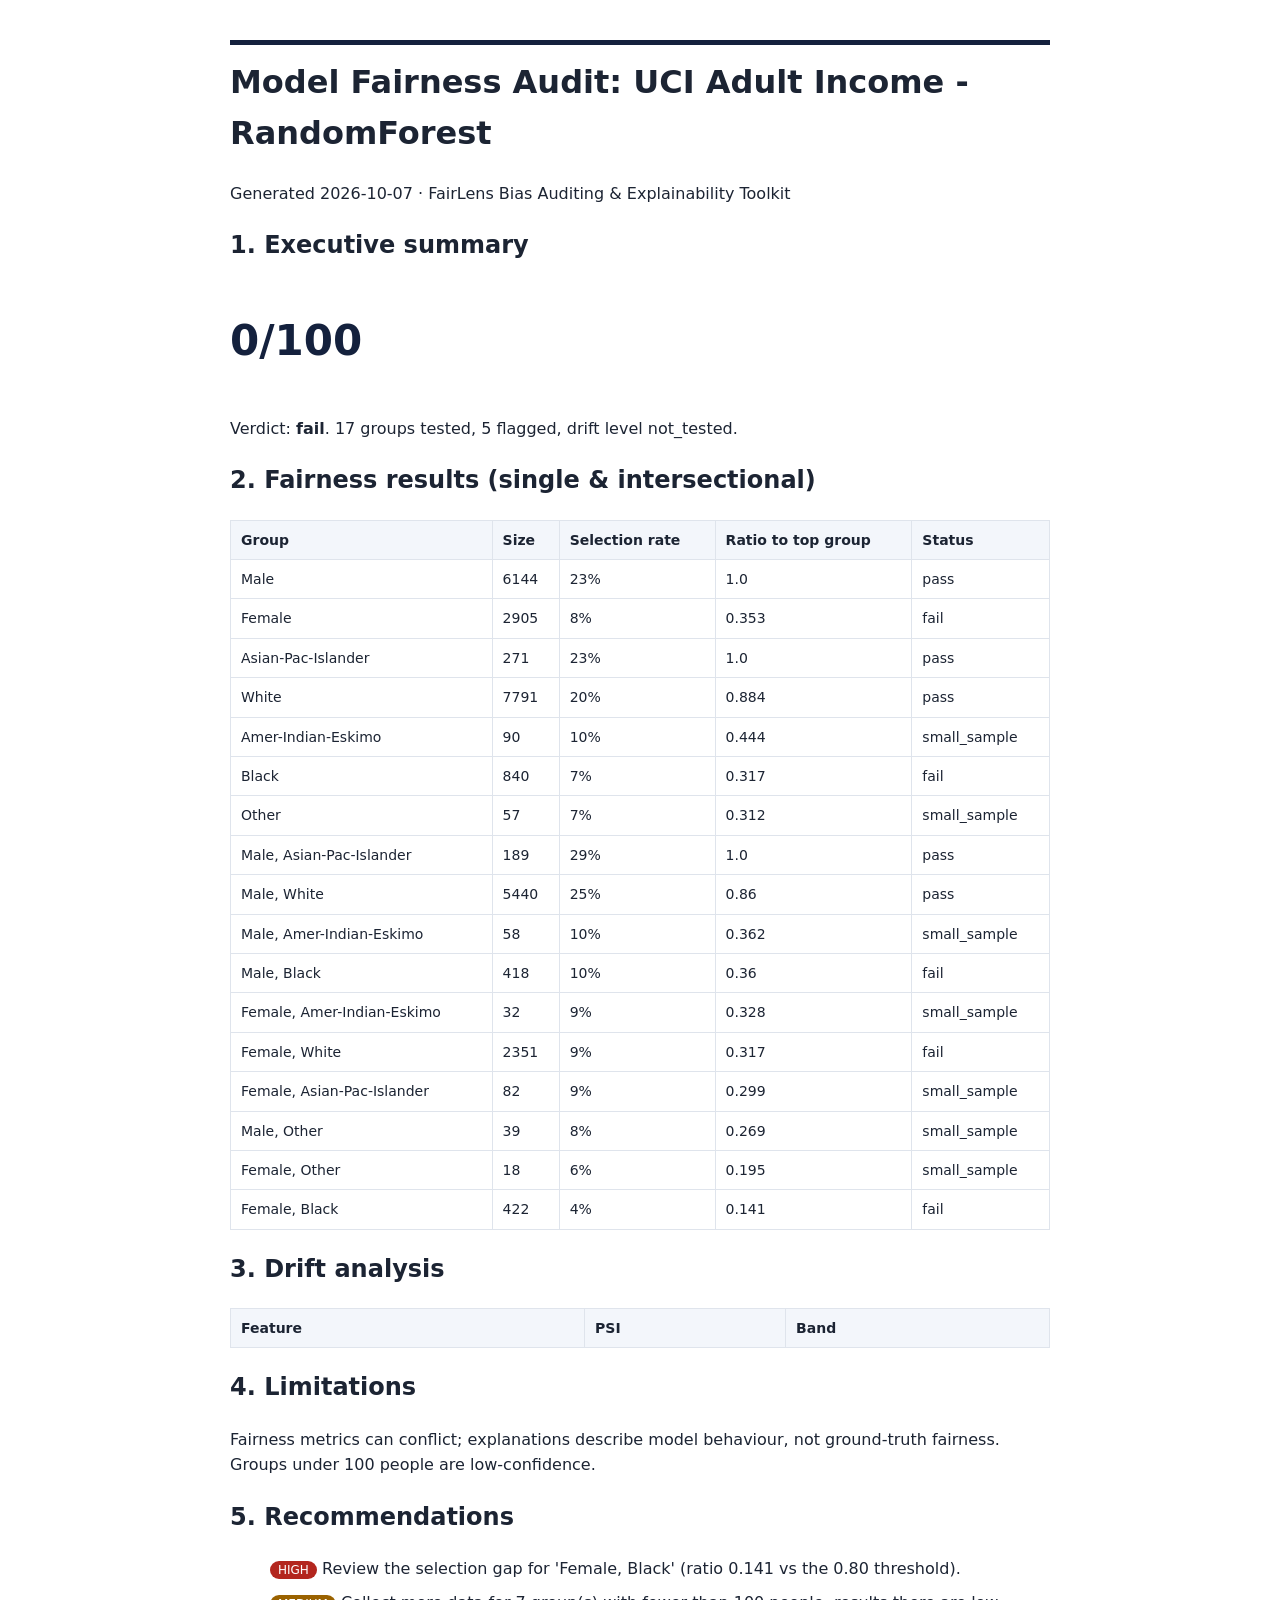
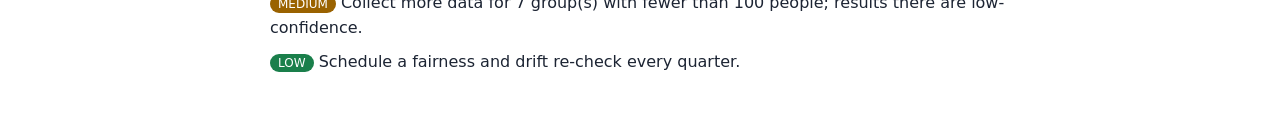
==== demo/adult_income_report.html @ 7bd5ad3d "Add FairLens audit engine, FastAPI server, and interactive front end - engine/: fairness (single + i" ====
<!DOCTYPE html><html><head><meta charset="utf-8">
<title>Fairness Audit: UCI Adult Income - RandomForest</title>
<style>
 body{font-family:system-ui,sans-serif;max-width:820px;margin:40px auto;color:#1c2433;line-height:1.6}
 h1{border-top:5px solid #14213d;padding-top:12px}
 table{border-collapse:collapse;width:100%;margin:12px 0}
 th,td{border:1px solid #dfe4ec;padding:8px 10px;text-align:left;font-size:14px}
 th{background:#f3f6fb} li{margin:8px 0;list-style:none}
 .score{font-size:42px;font-weight:700;color:#14213d}
</style></head><body>
<h1>Model Fairness Audit: UCI Adult Income - RandomForest</h1>
<p>Generated 2026-10-07 &middot; FairLens Bias Auditing &amp; Explainability Toolkit</p>
<h2>1. Executive summary</h2>
<p class="score">0/100</p>
<p>Verdict: <strong>fail</strong>.
17 groups tested, 5 flagged,
drift level not_tested.</p>
<h2>2. Fairness results (single &amp; intersectional)</h2>
<table><thead><tr><th>Group</th><th>Size</th><th>Selection rate</th>
<th>Ratio to top group</th><th>Status</th></tr></thead><tbody><tr><td>Male</td><td>6144</td><td>23%</td><td>1.0</td><td>pass</td></tr><tr><td>Female</td><td>2905</td><td>8%</td><td>0.353</td><td>fail</td></tr><tr><td>Asian-Pac-Islander</td><td>271</td><td>23%</td><td>1.0</td><td>pass</td></tr><tr><td>White</td><td>7791</td><td>20%</td><td>0.884</td><td>pass</td></tr><tr><td>Amer-Indian-Eskimo</td><td>90</td><td>10%</td><td>0.444</td><td>small_sample</td></tr><tr><td>Black</td><td>840</td><td>7%</td><td>0.317</td><td>fail</td></tr><tr><td>Other</td><td>57</td><td>7%</td><td>0.312</td><td>small_sample</td></tr><tr><td>Male, Asian-Pac-Islander</td><td>189</td><td>29%</td><td>1.0</td><td>pass</td></tr><tr><td>Male, White</td><td>5440</td><td>25%</td><td>0.86</td><td>pass</td></tr><tr><td>Male, Amer-Indian-Eskimo</td><td>58</td><td>10%</td><td>0.362</td><td>small_sample</td></tr><tr><td>Male, Black</td><td>418</td><td>10%</td><td>0.36</td><td>fail</td></tr><tr><td>Female, Amer-Indian-Eskimo</td><td>32</td><td>9%</td><td>0.328</td><td>small_sample</td></tr><tr><td>Female, White</td><td>2351</td><td>9%</td><td>0.317</td><td>fail</td></tr><tr><td>Female, Asian-Pac-Islander</td><td>82</td><td>9%</td><td>0.299</td><td>small_sample</td></tr><tr><td>Male, Other</td><td>39</td><td>8%</td><td>0.269</td><td>small_sample</td></tr><tr><td>Female, Other</td><td>18</td><td>6%</td><td>0.195</td><td>small_sample</td></tr><tr><td>Female, Black</td><td>422</td><td>4%</td><td>0.141</td><td>fail</td></tr></tbody></table>
<h2>3. Drift analysis</h2>
<table><thead><tr><th>Feature</th><th>PSI</th><th>Band</th></tr></thead>
<tbody></tbody></table>
<h2>4. Limitations</h2>
<p>Fairness metrics can conflict; explanations describe model behaviour, not
ground-truth fairness. Groups under 100 people are low-confidence.</p>
<h2>5. Recommendations</h2>
<ul><li><span style="background:#b3261e;color:#fff;padding:2px 8px;border-radius:999px;font-size:12px">HIGH</span> Review the selection gap for 'Female, Black' (ratio 0.141 vs the 0.80 threshold).</li><li><span style="background:#9a6200;color:#fff;padding:2px 8px;border-radius:999px;font-size:12px">MEDIUM</span> Collect more data for 7 group(s) with fewer than 100 people; results there are low-confidence.</li><li><span style="background:#1a7f4b;color:#fff;padding:2px 8px;border-radius:999px;font-size:12px">LOW</span> Schedule a fairness and drift re-check every quarter.</li></ul>
</body></html>
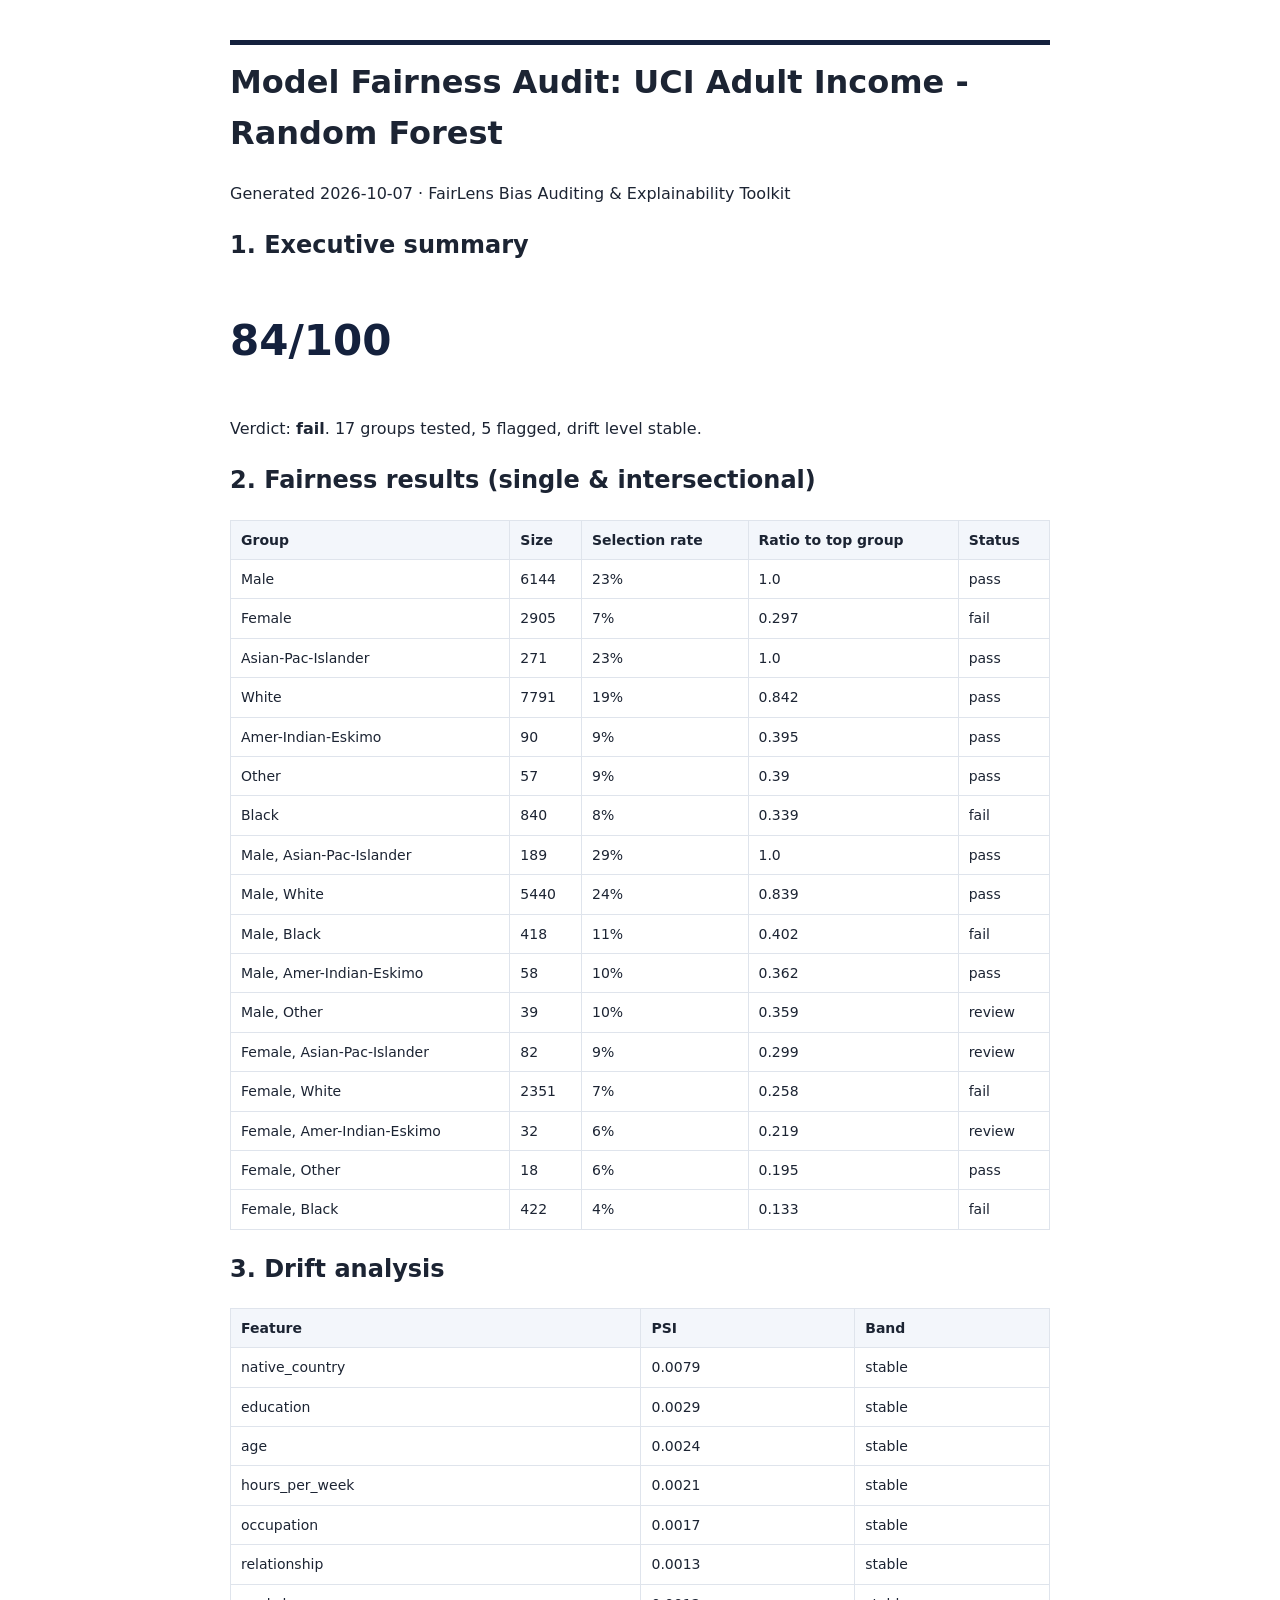
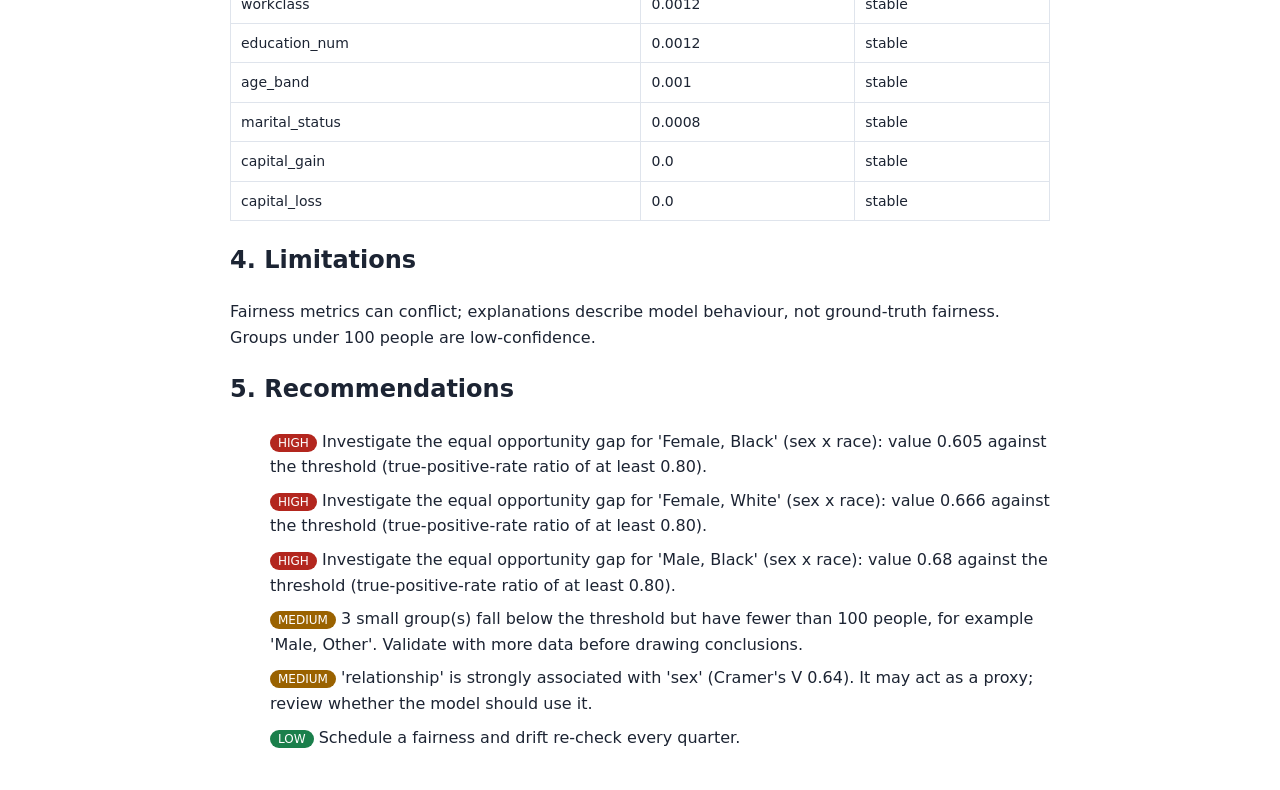
==== commit b3c19f36: "Support model uploads and separate predictions files; rebuild demos - New engine/model_loader.py: lo" ====
--- a/demo/adult_income_report.html
+++ b/demo/adult_income_report.html
@@ -1,5 +1,5 @@
 <!DOCTYPE html><html><head><meta charset="utf-8">
-<title>Fairness Audit: UCI Adult Income - RandomForest</title>
+<title>Fairness Audit: UCI Adult Income - Random Forest</title>
 <style>
  body{font-family:system-ui,sans-serif;max-width:820px;margin:40px auto;color:#1c2433;line-height:1.6}
  h1{border-top:5px solid #14213d;padding-top:12px}
@@ -8,22 +8,22 @@
  th{background:#f3f6fb} li{margin:8px 0;list-style:none}
  .score{font-size:42px;font-weight:700;color:#14213d}
 </style></head><body>
-<h1>Model Fairness Audit: UCI Adult Income - RandomForest</h1>
+<h1>Model Fairness Audit: UCI Adult Income - Random Forest</h1>
 <p>Generated 2026-10-07 &middot; FairLens Bias Auditing &amp; Explainability Toolkit</p>
 <h2>1. Executive summary</h2>
-<p class="score">0/100</p>
+<p class="score">84/100</p>
 <p>Verdict: <strong>fail</strong>.
 17 groups tested, 5 flagged,
-drift level not_tested.</p>
+drift level stable.</p>
 <h2>2. Fairness results (single &amp; intersectional)</h2>
 <table><thead><tr><th>Group</th><th>Size</th><th>Selection rate</th>
-<th>Ratio to top group</th><th>Status</th></tr></thead><tbody><tr><td>Male</td><td>6144</td><td>23%</td><td>1.0</td><td>pass</td></tr><tr><td>Female</td><td>2905</td><td>8%</td><td>0.353</td><td>fail</td></tr><tr><td>Asian-Pac-Islander</td><td>271</td><td>23%</td><td>1.0</td><td>pass</td></tr><tr><td>White</td><td>7791</td><td>20%</td><td>0.884</td><td>pass</td></tr><tr><td>Amer-Indian-Eskimo</td><td>90</td><td>10%</td><td>0.444</td><td>small_sample</td></tr><tr><td>Black</td><td>840</td><td>7%</td><td>0.317</td><td>fail</td></tr><tr><td>Other</td><td>57</td><td>7%</td><td>0.312</td><td>small_sample</td></tr><tr><td>Male, Asian-Pac-Islander</td><td>189</td><td>29%</td><td>1.0</td><td>pass</td></tr><tr><td>Male, White</td><td>5440</td><td>25%</td><td>0.86</td><td>pass</td></tr><tr><td>Male, Amer-Indian-Eskimo</td><td>58</td><td>10%</td><td>0.362</td><td>small_sample</td></tr><tr><td>Male, Black</td><td>418</td><td>10%</td><td>0.36</td><td>fail</td></tr><tr><td>Female, Amer-Indian-Eskimo</td><td>32</td><td>9%</td><td>0.328</td><td>small_sample</td></tr><tr><td>Female, White</td><td>2351</td><td>9%</td><td>0.317</td><td>fail</td></tr><tr><td>Female, Asian-Pac-Islander</td><td>82</td><td>9%</td><td>0.299</td><td>small_sample</td></tr><tr><td>Male, Other</td><td>39</td><td>8%</td><td>0.269</td><td>small_sample</td></tr><tr><td>Female, Other</td><td>18</td><td>6%</td><td>0.195</td><td>small_sample</td></tr><tr><td>Female, Black</td><td>422</td><td>4%</td><td>0.141</td><td>fail</td></tr></tbody></table>
+<th>Ratio to top group</th><th>Status</th></tr></thead><tbody><tr><td>Male</td><td>6144</td><td>23%</td><td>1.0</td><td>pass</td></tr><tr><td>Female</td><td>2905</td><td>7%</td><td>0.297</td><td>fail</td></tr><tr><td>Asian-Pac-Islander</td><td>271</td><td>23%</td><td>1.0</td><td>pass</td></tr><tr><td>White</td><td>7791</td><td>19%</td><td>0.842</td><td>pass</td></tr><tr><td>Amer-Indian-Eskimo</td><td>90</td><td>9%</td><td>0.395</td><td>pass</td></tr><tr><td>Other</td><td>57</td><td>9%</td><td>0.39</td><td>pass</td></tr><tr><td>Black</td><td>840</td><td>8%</td><td>0.339</td><td>fail</td></tr><tr><td>Male, Asian-Pac-Islander</td><td>189</td><td>29%</td><td>1.0</td><td>pass</td></tr><tr><td>Male, White</td><td>5440</td><td>24%</td><td>0.839</td><td>pass</td></tr><tr><td>Male, Black</td><td>418</td><td>11%</td><td>0.402</td><td>fail</td></tr><tr><td>Male, Amer-Indian-Eskimo</td><td>58</td><td>10%</td><td>0.362</td><td>pass</td></tr><tr><td>Male, Other</td><td>39</td><td>10%</td><td>0.359</td><td>review</td></tr><tr><td>Female, Asian-Pac-Islander</td><td>82</td><td>9%</td><td>0.299</td><td>review</td></tr><tr><td>Female, White</td><td>2351</td><td>7%</td><td>0.258</td><td>fail</td></tr><tr><td>Female, Amer-Indian-Eskimo</td><td>32</td><td>6%</td><td>0.219</td><td>review</td></tr><tr><td>Female, Other</td><td>18</td><td>6%</td><td>0.195</td><td>pass</td></tr><tr><td>Female, Black</td><td>422</td><td>4%</td><td>0.133</td><td>fail</td></tr></tbody></table>
 <h2>3. Drift analysis</h2>
 <table><thead><tr><th>Feature</th><th>PSI</th><th>Band</th></tr></thead>
-<tbody></tbody></table>
+<tbody><tr><td>native_country</td><td>0.0079</td><td>stable</td></tr><tr><td>education</td><td>0.0029</td><td>stable</td></tr><tr><td>age</td><td>0.0024</td><td>stable</td></tr><tr><td>hours_per_week</td><td>0.0021</td><td>stable</td></tr><tr><td>occupation</td><td>0.0017</td><td>stable</td></tr><tr><td>relationship</td><td>0.0013</td><td>stable</td></tr><tr><td>workclass</td><td>0.0012</td><td>stable</td></tr><tr><td>education_num</td><td>0.0012</td><td>stable</td></tr><tr><td>age_band</td><td>0.001</td><td>stable</td></tr><tr><td>marital_status</td><td>0.0008</td><td>stable</td></tr><tr><td>capital_gain</td><td>0.0</td><td>stable</td></tr><tr><td>capital_loss</td><td>0.0</td><td>stable</td></tr></tbody></table>
 <h2>4. Limitations</h2>
 <p>Fairness metrics can conflict; explanations describe model behaviour, not
 ground-truth fairness. Groups under 100 people are low-confidence.</p>
 <h2>5. Recommendations</h2>
-<ul><li><span style="background:#b3261e;color:#fff;padding:2px 8px;border-radius:999px;font-size:12px">HIGH</span> Review the selection gap for 'Female, Black' (ratio 0.141 vs the 0.80 threshold).</li><li><span style="background:#9a6200;color:#fff;padding:2px 8px;border-radius:999px;font-size:12px">MEDIUM</span> Collect more data for 7 group(s) with fewer than 100 people; results there are low-confidence.</li><li><span style="background:#1a7f4b;color:#fff;padding:2px 8px;border-radius:999px;font-size:12px">LOW</span> Schedule a fairness and drift re-check every quarter.</li></ul>
+<ul><li><span style="background:#b3261e;color:#fff;padding:2px 8px;border-radius:999px;font-size:12px">HIGH</span> Investigate the equal opportunity gap for 'Female, Black' (sex x race): value 0.605 against the threshold (true-positive-rate ratio of at least 0.80).</li><li><span style="background:#b3261e;color:#fff;padding:2px 8px;border-radius:999px;font-size:12px">HIGH</span> Investigate the equal opportunity gap for 'Female, White' (sex x race): value 0.666 against the threshold (true-positive-rate ratio of at least 0.80).</li><li><span style="background:#b3261e;color:#fff;padding:2px 8px;border-radius:999px;font-size:12px">HIGH</span> Investigate the equal opportunity gap for 'Male, Black' (sex x race): value 0.68 against the threshold (true-positive-rate ratio of at least 0.80).</li><li><span style="background:#9a6200;color:#fff;padding:2px 8px;border-radius:999px;font-size:12px">MEDIUM</span> 3 small group(s) fall below the threshold but have fewer than 100 people, for example 'Male, Other'. Validate with more data before drawing conclusions.</li><li><span style="background:#9a6200;color:#fff;padding:2px 8px;border-radius:999px;font-size:12px">MEDIUM</span> 'relationship' is strongly associated with 'sex' (Cramer's V 0.64). It may act as a proxy; review whether the model should use it.</li><li><span style="background:#1a7f4b;color:#fff;padding:2px 8px;border-radius:999px;font-size:12px">LOW</span> Schedule a fairness and drift re-check every quarter.</li></ul>
 </body></html>
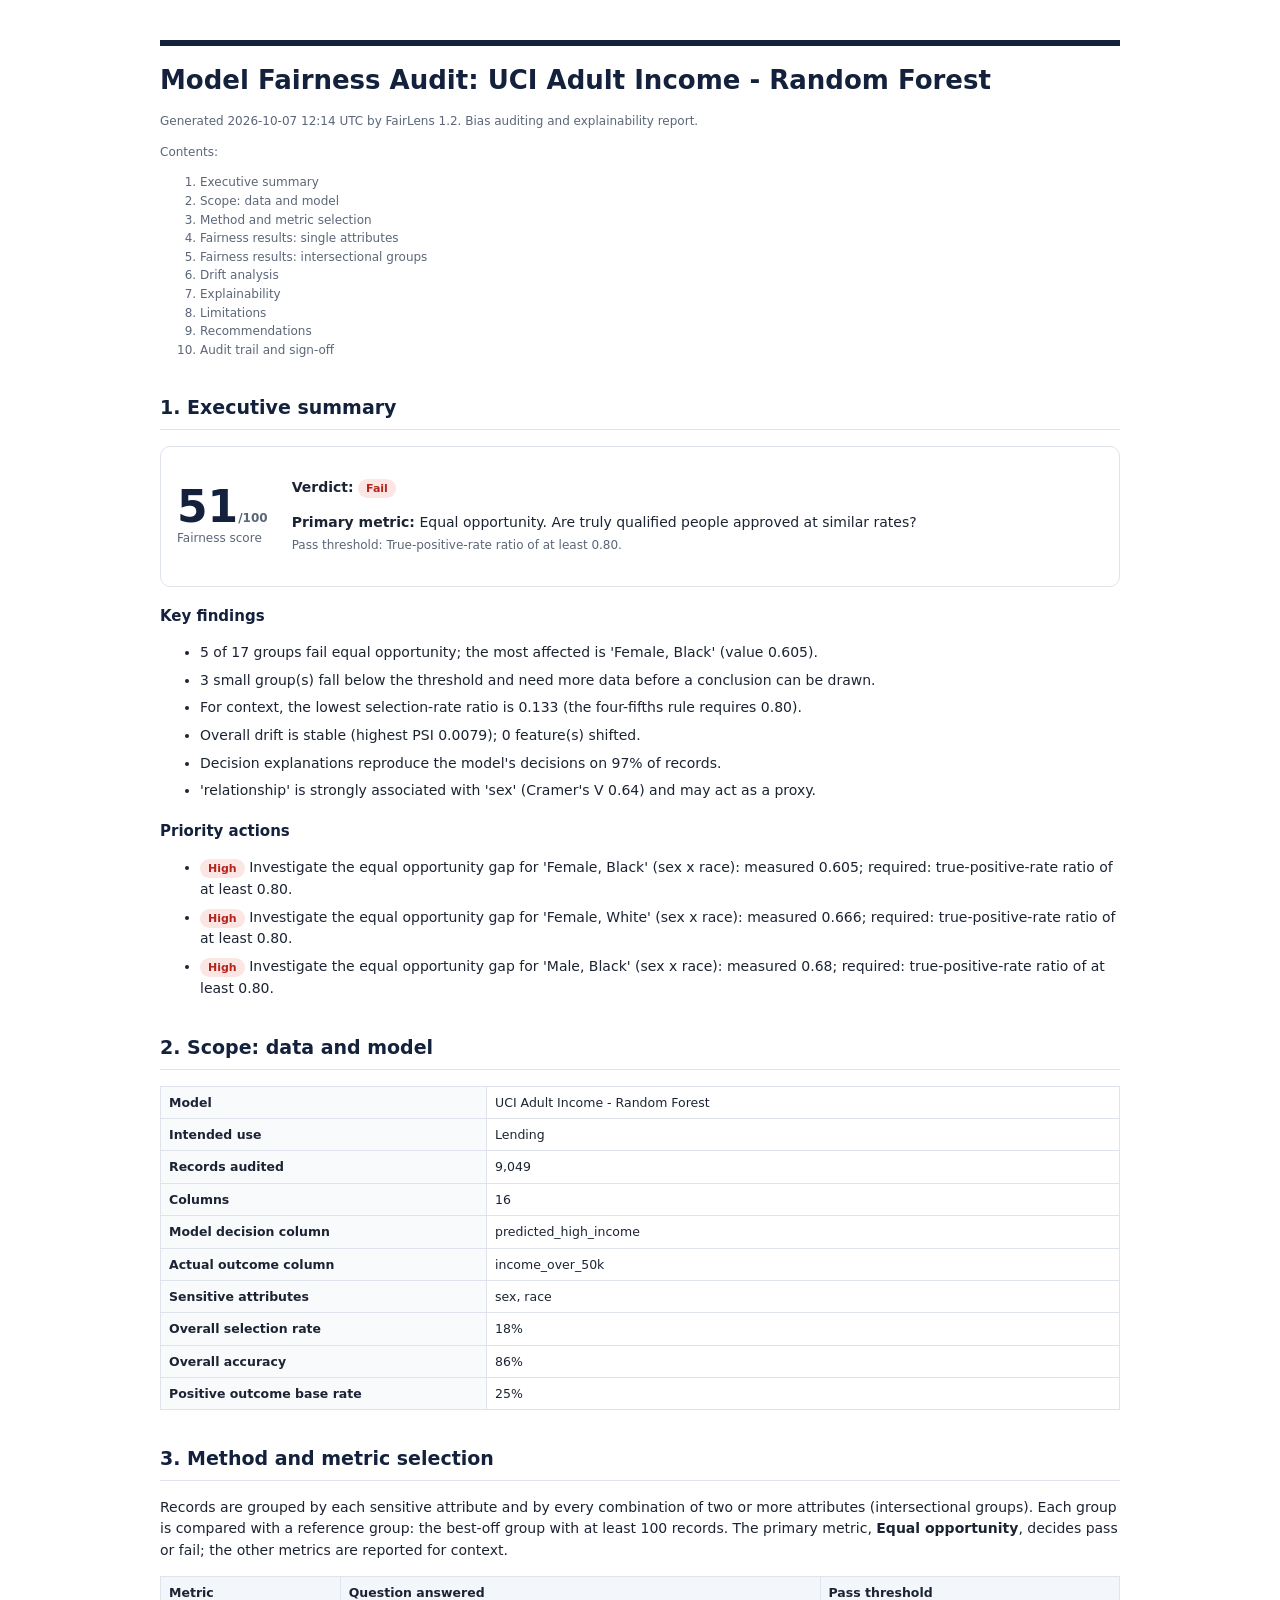
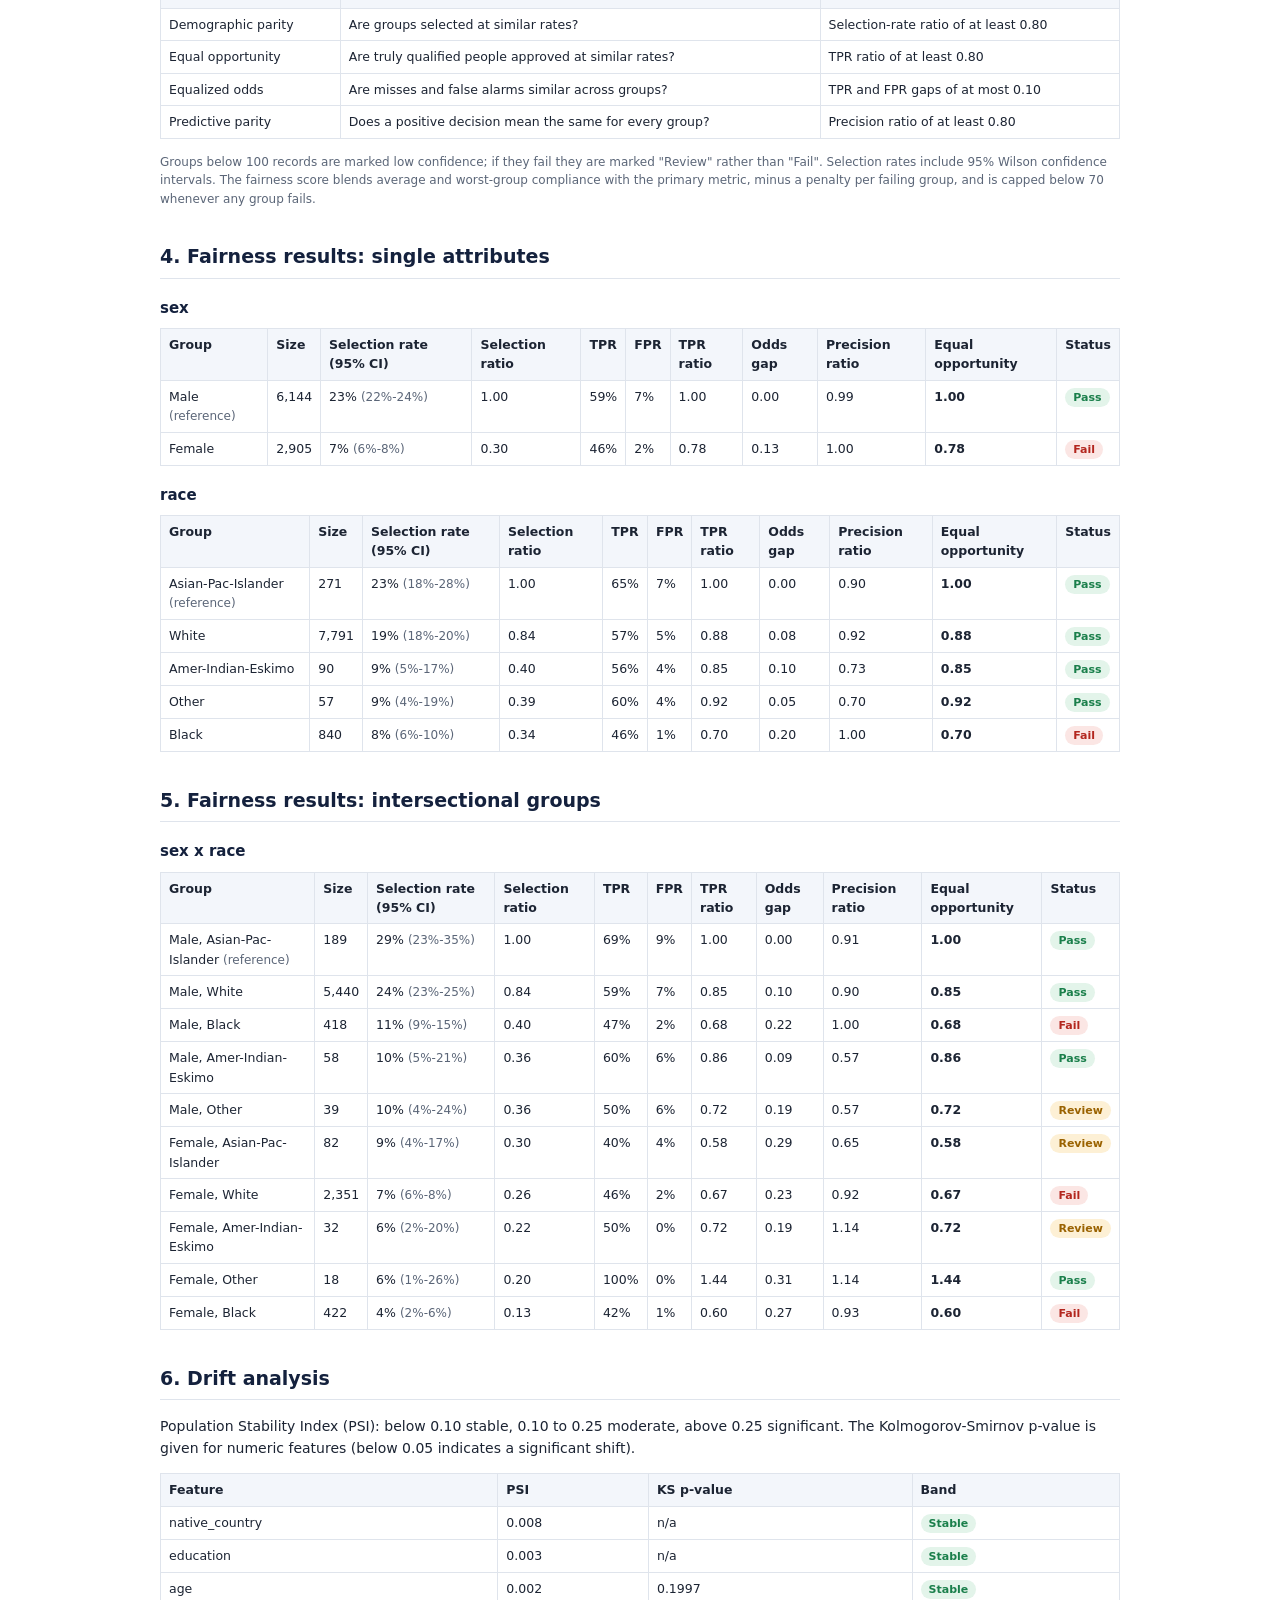
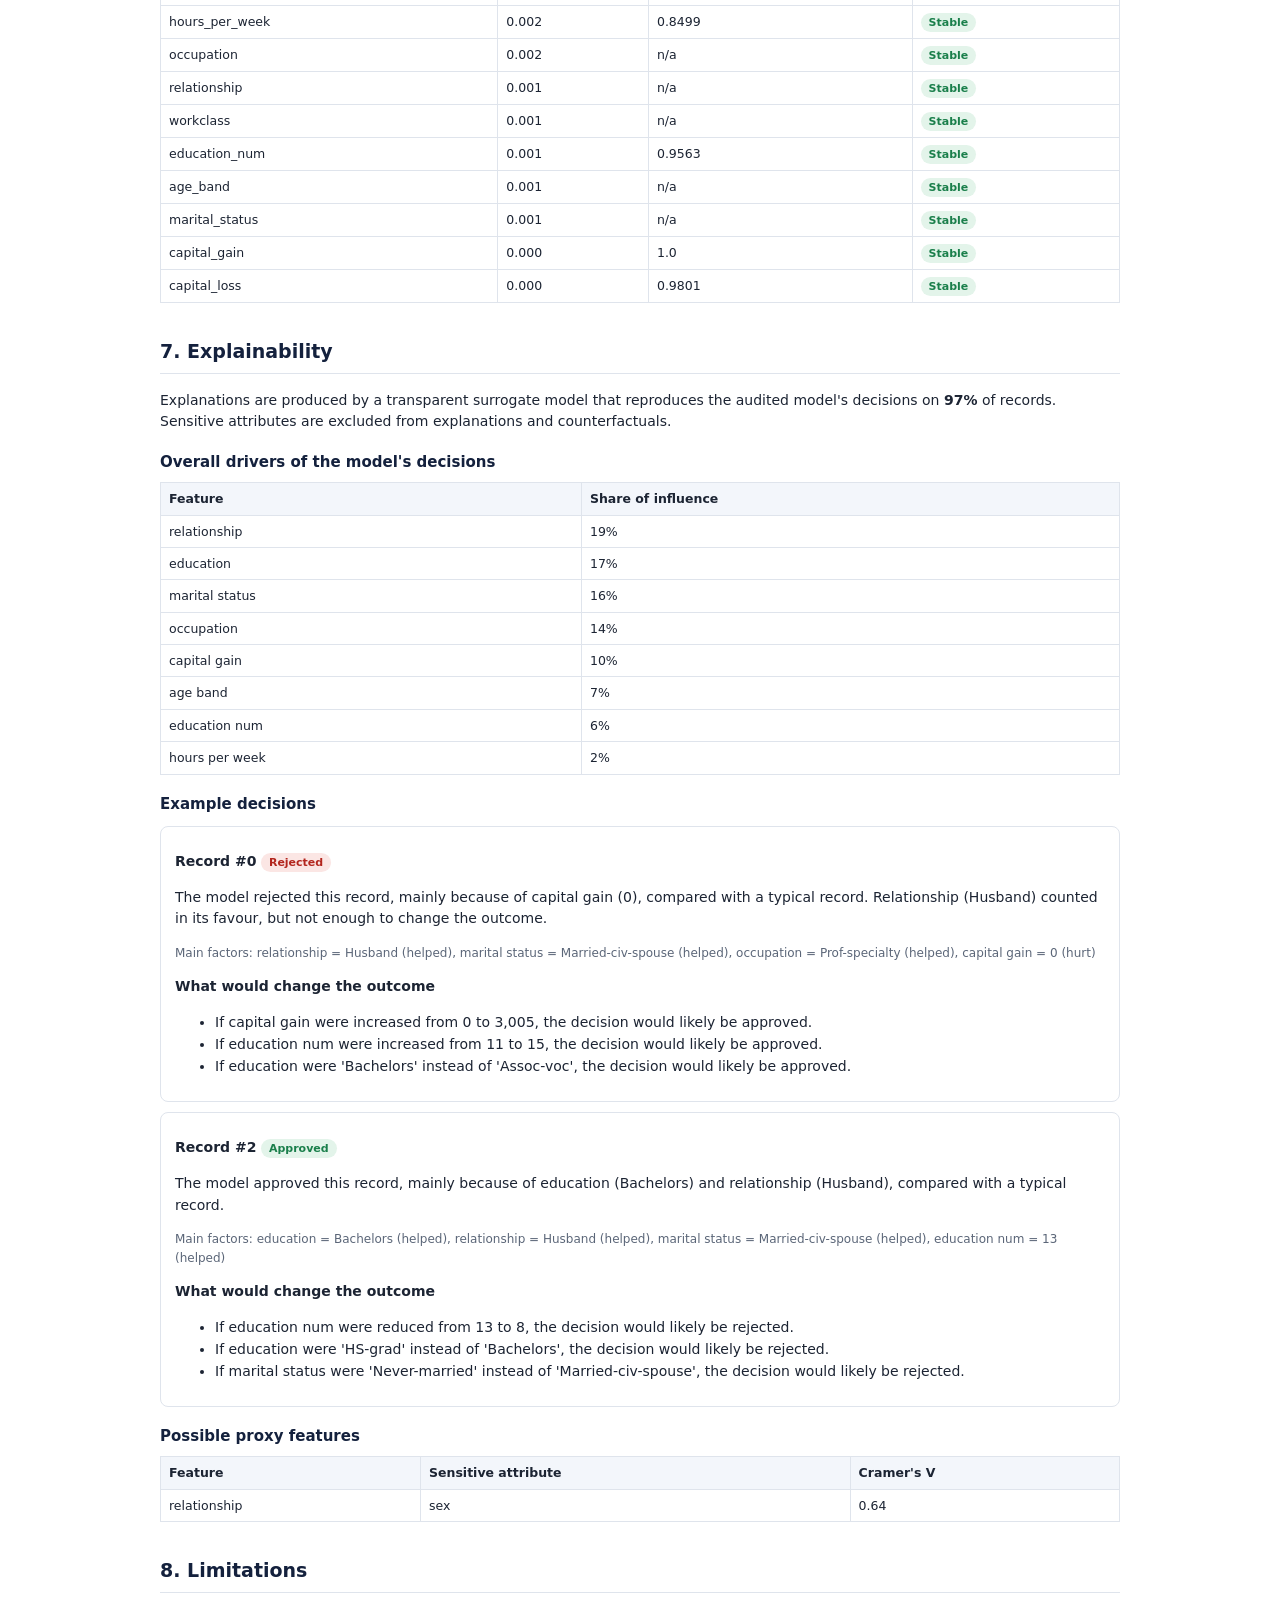
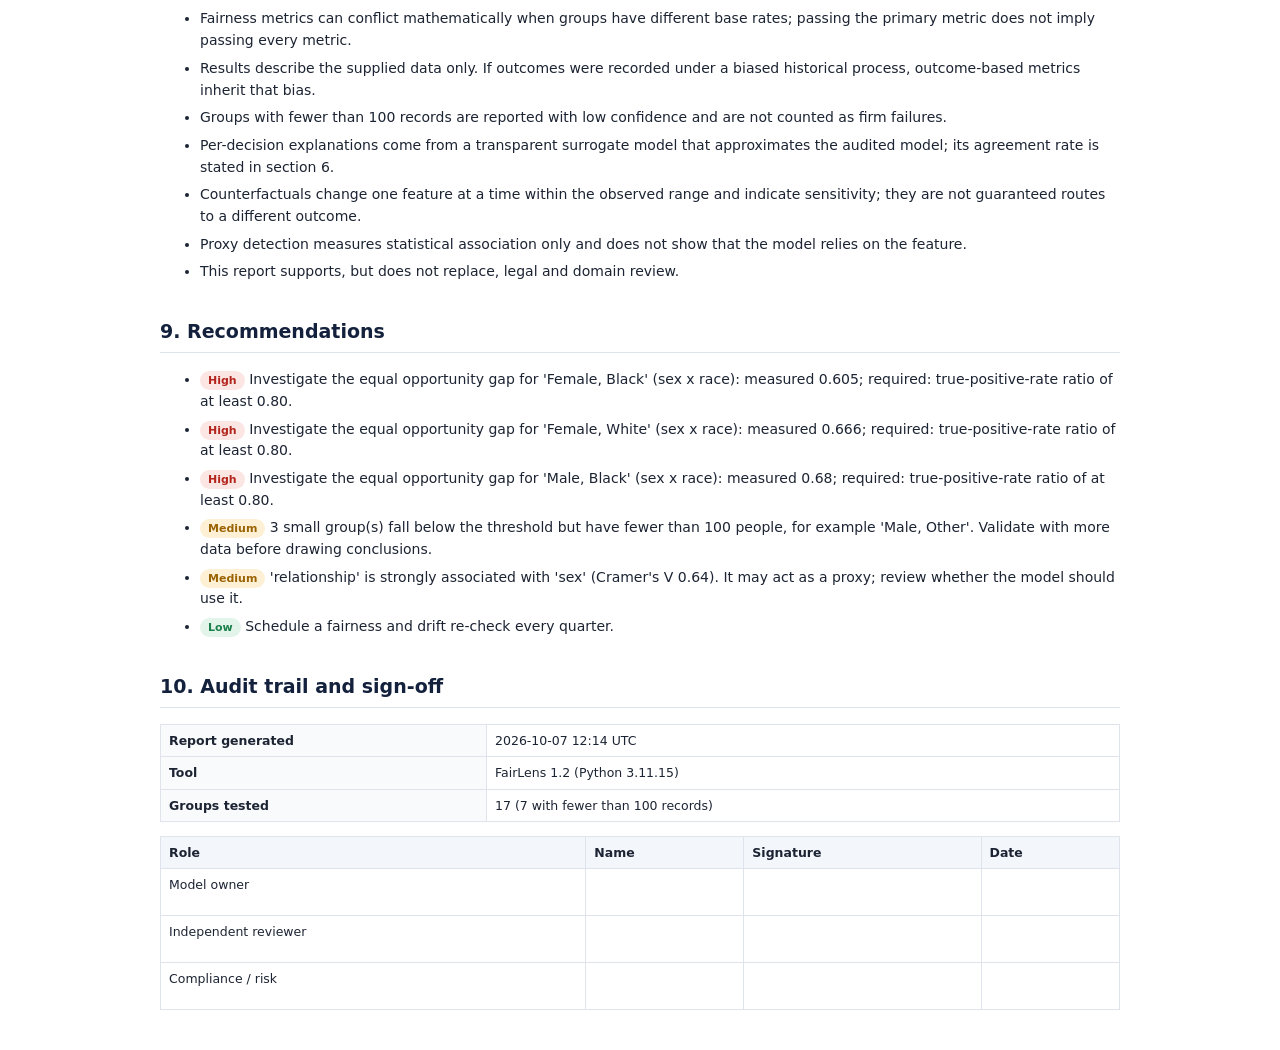
==== commit a28dcd52: "Full compliance report with PDF and JSON export; rewrite README - Ten-section report: executive summ" ====
--- a/demo/adult_income_report.html
+++ b/demo/adult_income_report.html
@@ -1,29 +1,81 @@
-<!DOCTYPE html><html><head><meta charset="utf-8">
-<title>Fairness Audit: UCI Adult Income - Random Forest</title>
+<!DOCTYPE html>
+<html lang="en"><head><meta charset="utf-8">
+<meta name="viewport" content="width=device-width, initial-scale=1">
+<title>Model Fairness Audit: UCI Adult Income - Random Forest</title>
 <style>
- body{font-family:system-ui,sans-serif;max-width:820px;margin:40px auto;color:#1c2433;line-height:1.6}
- h1{border-top:5px solid #14213d;padding-top:12px}
- table{border-collapse:collapse;width:100%;margin:12px 0}
- th,td{border:1px solid #dfe4ec;padding:8px 10px;text-align:left;font-size:14px}
- th{background:#f3f6fb} li{margin:8px 0;list-style:none}
- .score{font-size:42px;font-weight:700;color:#14213d}
+ :root { --navy:#14213d; --muted:#5b6678; --line:#dfe4ec; }
+ body { font-family: Inter, system-ui, -apple-system, "Segoe UI", sans-serif; color:#1c2433;
+        max-width: 960px; margin: 40px auto; padding: 0 24px; line-height: 1.55; font-size: 14px; }
+ h1 { font-size: 26px; color: var(--navy); border-top: 6px solid var(--navy); padding-top: 14px; margin-bottom: 4px; }
+ h2 { font-size: 19px; color: var(--navy); margin-top: 34px; border-bottom: 1px solid var(--line); padding-bottom: 6px; }
+ h3 { font-size: 15px; color: var(--navy); margin: 18px 0 6px; }
+ table { border-collapse: collapse; width: 100%; margin: 8px 0 14px; font-size: 12.5px; }
+ th, td { border: 1px solid var(--line); padding: 6px 8px; text-align: left; vertical-align: top; }
+ thead th { background: #f3f6fb; }
+ .scope th { width: 34%; background: #f8fafc; }
+ .muted { color: var(--muted); font-size: 12px; }
+ .pill { display: inline-block; padding: 1px 8px; border-radius: 999px; font-size: 11px; font-weight: 700; }
+ .pill.ok { background: #e3f4ea; color: #1a7f4b; } .pill.warn { background: #fdf0d5; color: #9a6200; }
+ .pill.bad { background: #fbe6e4; color: #b3261e; }
+ .summary { display: flex; gap: 24px; align-items: center; padding: 16px; border: 1px solid var(--line); border-radius: 10px; }
+ .score { font-size: 44px; font-weight: 800; color: var(--navy); line-height: 1; }
+ .note { background: #fdf0d5; color: #9a6200; padding: 8px 12px; border-radius: 8px; }
+ .case { border: 1px solid var(--line); border-radius: 8px; padding: 10px 14px; margin: 10px 0; }
+ ul.recs li, ul.plain li { margin: 6px 0; }
+ .sign td { height: 34px; }
+ @media print { body { margin: 0; max-width: none; } h2 { page-break-after: avoid; }
+   table, .case { page-break-inside: avoid; } .noprint { display: none; } }
+ @page { margin: 16mm; }
 </style></head><body>
 <h1>Model Fairness Audit: UCI Adult Income - Random Forest</h1>
-<p>Generated 2026-10-07 &middot; FairLens Bias Auditing &amp; Explainability Toolkit</p>
+<p class="muted">Generated 2026-10-07 12:14 UTC by FairLens 1.2. Bias auditing and explainability report.</p>
+<p class="muted">Contents:</p><ol class="muted"><li>Executive summary</li><li>Scope: data and model</li><li>Method and metric selection</li><li>Fairness results: single attributes</li><li>Fairness results: intersectional groups</li><li>Drift analysis</li><li>Explainability</li><li>Limitations</li><li>Recommendations</li><li>Audit trail and sign-off</li></ol>
+
 <h2>1. Executive summary</h2>
-<p class="score">84/100</p>
-<p>Verdict: <strong>fail</strong>.
-17 groups tested, 5 flagged,
-drift level stable.</p>
-<h2>2. Fairness results (single &amp; intersectional)</h2>
-<table><thead><tr><th>Group</th><th>Size</th><th>Selection rate</th>
-<th>Ratio to top group</th><th>Status</th></tr></thead><tbody><tr><td>Male</td><td>6144</td><td>23%</td><td>1.0</td><td>pass</td></tr><tr><td>Female</td><td>2905</td><td>7%</td><td>0.297</td><td>fail</td></tr><tr><td>Asian-Pac-Islander</td><td>271</td><td>23%</td><td>1.0</td><td>pass</td></tr><tr><td>White</td><td>7791</td><td>19%</td><td>0.842</td><td>pass</td></tr><tr><td>Amer-Indian-Eskimo</td><td>90</td><td>9%</td><td>0.395</td><td>pass</td></tr><tr><td>Other</td><td>57</td><td>9%</td><td>0.39</td><td>pass</td></tr><tr><td>Black</td><td>840</td><td>8%</td><td>0.339</td><td>fail</td></tr><tr><td>Male, Asian-Pac-Islander</td><td>189</td><td>29%</td><td>1.0</td><td>pass</td></tr><tr><td>Male, White</td><td>5440</td><td>24%</td><td>0.839</td><td>pass</td></tr><tr><td>Male, Black</td><td>418</td><td>11%</td><td>0.402</td><td>fail</td></tr><tr><td>Male, Amer-Indian-Eskimo</td><td>58</td><td>10%</td><td>0.362</td><td>pass</td></tr><tr><td>Male, Other</td><td>39</td><td>10%</td><td>0.359</td><td>review</td></tr><tr><td>Female, Asian-Pac-Islander</td><td>82</td><td>9%</td><td>0.299</td><td>review</td></tr><tr><td>Female, White</td><td>2351</td><td>7%</td><td>0.258</td><td>fail</td></tr><tr><td>Female, Amer-Indian-Eskimo</td><td>32</td><td>6%</td><td>0.219</td><td>review</td></tr><tr><td>Female, Other</td><td>18</td><td>6%</td><td>0.195</td><td>pass</td></tr><tr><td>Female, Black</td><td>422</td><td>4%</td><td>0.133</td><td>fail</td></tr></tbody></table>
-<h2>3. Drift analysis</h2>
-<table><thead><tr><th>Feature</th><th>PSI</th><th>Band</th></tr></thead>
-<tbody><tr><td>native_country</td><td>0.0079</td><td>stable</td></tr><tr><td>education</td><td>0.0029</td><td>stable</td></tr><tr><td>age</td><td>0.0024</td><td>stable</td></tr><tr><td>hours_per_week</td><td>0.0021</td><td>stable</td></tr><tr><td>occupation</td><td>0.0017</td><td>stable</td></tr><tr><td>relationship</td><td>0.0013</td><td>stable</td></tr><tr><td>workclass</td><td>0.0012</td><td>stable</td></tr><tr><td>education_num</td><td>0.0012</td><td>stable</td></tr><tr><td>age_band</td><td>0.001</td><td>stable</td></tr><tr><td>marital_status</td><td>0.0008</td><td>stable</td></tr><tr><td>capital_gain</td><td>0.0</td><td>stable</td></tr><tr><td>capital_loss</td><td>0.0</td><td>stable</td></tr></tbody></table>
-<h2>4. Limitations</h2>
-<p>Fairness metrics can conflict; explanations describe model behaviour, not
-ground-truth fairness. Groups under 100 people are low-confidence.</p>
-<h2>5. Recommendations</h2>
-<ul><li><span style="background:#b3261e;color:#fff;padding:2px 8px;border-radius:999px;font-size:12px">HIGH</span> Investigate the equal opportunity gap for 'Female, Black' (sex x race): value 0.605 against the threshold (true-positive-rate ratio of at least 0.80).</li><li><span style="background:#b3261e;color:#fff;padding:2px 8px;border-radius:999px;font-size:12px">HIGH</span> Investigate the equal opportunity gap for 'Female, White' (sex x race): value 0.666 against the threshold (true-positive-rate ratio of at least 0.80).</li><li><span style="background:#b3261e;color:#fff;padding:2px 8px;border-radius:999px;font-size:12px">HIGH</span> Investigate the equal opportunity gap for 'Male, Black' (sex x race): value 0.68 against the threshold (true-positive-rate ratio of at least 0.80).</li><li><span style="background:#9a6200;color:#fff;padding:2px 8px;border-radius:999px;font-size:12px">MEDIUM</span> 3 small group(s) fall below the threshold but have fewer than 100 people, for example 'Male, Other'. Validate with more data before drawing conclusions.</li><li><span style="background:#9a6200;color:#fff;padding:2px 8px;border-radius:999px;font-size:12px">MEDIUM</span> 'relationship' is strongly associated with 'sex' (Cramer's V 0.64). It may act as a proxy; review whether the model should use it.</li><li><span style="background:#1a7f4b;color:#fff;padding:2px 8px;border-radius:999px;font-size:12px">LOW</span> Schedule a fairness and drift re-check every quarter.</li></ul>
+<div class="summary"><div><div class="score">51<span class="muted">/100</span></div>
+<div class="muted">Fairness score</div></div>
+<div><p><strong>Verdict:</strong> <span class="pill bad">Fail</span></p>
+<p><strong>Primary metric:</strong> Equal opportunity. Are truly qualified people approved at similar rates?<br>
+<span class="muted">Pass threshold: True-positive-rate ratio of at least 0.80.</span></p></div></div>
+
+<h3>Key findings</h3><ul class="plain"><li>5 of 17 groups fail equal opportunity; the most affected is &#x27;Female, Black&#x27; (value 0.605).</li><li>3 small group(s) fall below the threshold and need more data before a conclusion can be drawn.</li><li>For context, the lowest selection-rate ratio is 0.133 (the four-fifths rule requires 0.80).</li><li>Overall drift is stable (highest PSI 0.0079); 0 feature(s) shifted.</li><li>Decision explanations reproduce the model&#x27;s decisions on 97% of records.</li><li>&#x27;relationship&#x27; is strongly associated with &#x27;sex&#x27; (Cramer&#x27;s V 0.64) and may act as a proxy.</li></ul>
+<h3>Priority actions</h3><ul class="recs"><li><span class="pill bad">High</span> Investigate the equal opportunity gap for &#x27;Female, Black&#x27; (sex x race): measured 0.605; required: true-positive-rate ratio of at least 0.80.</li><li><span class="pill bad">High</span> Investigate the equal opportunity gap for &#x27;Female, White&#x27; (sex x race): measured 0.666; required: true-positive-rate ratio of at least 0.80.</li><li><span class="pill bad">High</span> Investigate the equal opportunity gap for &#x27;Male, Black&#x27; (sex x race): measured 0.68; required: true-positive-rate ratio of at least 0.80.</li></ul>
+
+<h2>2. Scope: data and model</h2>
+<table class="scope"><tbody><tr><th>Model</th><td>UCI Adult Income - Random Forest</td></tr><tr><th>Intended use</th><td>Lending</td></tr><tr><th>Records audited</th><td>9,049</td></tr><tr><th>Columns</th><td>16</td></tr><tr><th>Model decision column</th><td>predicted_high_income</td></tr><tr><th>Actual outcome column</th><td>income_over_50k</td></tr><tr><th>Sensitive attributes</th><td>sex, race</td></tr><tr><th>Overall selection rate</th><td>18%</td></tr><tr><th>Overall accuracy</th><td>86%</td></tr><tr><th>Positive outcome base rate</th><td>25%</td></tr></tbody></table>
+
+<h2>3. Method and metric selection</h2>
+<p>Records are grouped by each sensitive attribute and by every combination of two or more
+attributes (intersectional groups). Each group is compared with a reference group: the
+best-off group with at least 100 records. The primary metric, <strong>Equal opportunity</strong>,
+decides pass or fail; the other metrics are reported for context.</p>
+<table><thead><tr><th>Metric</th><th>Question answered</th><th>Pass threshold</th></tr></thead><tbody>
+<tr><td>Demographic parity</td><td>Are groups selected at similar rates?</td><td>Selection-rate ratio of at least 0.80</td></tr>
+<tr><td>Equal opportunity</td><td>Are truly qualified people approved at similar rates?</td><td>TPR ratio of at least 0.80</td></tr>
+<tr><td>Equalized odds</td><td>Are misses and false alarms similar across groups?</td><td>TPR and FPR gaps of at most 0.10</td></tr>
+<tr><td>Predictive parity</td><td>Does a positive decision mean the same for every group?</td><td>Precision ratio of at least 0.80</td></tr>
+</tbody></table>
+<p class="muted">Groups below 100 records are marked low confidence; if they fail they are marked
+"Review" rather than "Fail". Selection rates include 95% Wilson confidence intervals. The
+fairness score blends average and worst-group compliance with the primary metric, minus a
+penalty per failing group, and is capped below 70 whenever any group fails.</p>
+
+<h2>4. Fairness results: single attributes</h2><h3>sex</h3><table><thead><tr><th>Group</th><th>Size</th><th>Selection rate (95% CI)</th><th>Selection ratio</th><th>TPR</th><th>FPR</th><th>TPR ratio</th><th>Odds gap</th><th>Precision ratio</th><th>Equal opportunity</th><th>Status</th></tr></thead><tbody><tr><td>Male <span class="muted">(reference)</span></td><td>6,144</td><td>23% <span class='muted'>(22%-24%)</span></td><td>1.00</td><td>59%</td><td>7%</td><td>1.00</td><td>0.00</td><td>0.99</td><td><strong>1.00</strong></td><td><span class="pill ok">Pass</span></td></tr><tr><td>Female</td><td>2,905</td><td>7% <span class='muted'>(6%-8%)</span></td><td>0.30</td><td>46%</td><td>2%</td><td>0.78</td><td>0.13</td><td>1.00</td><td><strong>0.78</strong></td><td><span class="pill bad">Fail</span></td></tr></tbody></table><h3>race</h3><table><thead><tr><th>Group</th><th>Size</th><th>Selection rate (95% CI)</th><th>Selection ratio</th><th>TPR</th><th>FPR</th><th>TPR ratio</th><th>Odds gap</th><th>Precision ratio</th><th>Equal opportunity</th><th>Status</th></tr></thead><tbody><tr><td>Asian-Pac-Islander <span class="muted">(reference)</span></td><td>271</td><td>23% <span class='muted'>(18%-28%)</span></td><td>1.00</td><td>65%</td><td>7%</td><td>1.00</td><td>0.00</td><td>0.90</td><td><strong>1.00</strong></td><td><span class="pill ok">Pass</span></td></tr><tr><td>White</td><td>7,791</td><td>19% <span class='muted'>(18%-20%)</span></td><td>0.84</td><td>57%</td><td>5%</td><td>0.88</td><td>0.08</td><td>0.92</td><td><strong>0.88</strong></td><td><span class="pill ok">Pass</span></td></tr><tr><td>Amer-Indian-Eskimo</td><td>90</td><td>9% <span class='muted'>(5%-17%)</span></td><td>0.40</td><td>56%</td><td>4%</td><td>0.85</td><td>0.10</td><td>0.73</td><td><strong>0.85</strong></td><td><span class="pill ok">Pass</span></td></tr><tr><td>Other</td><td>57</td><td>9% <span class='muted'>(4%-19%)</span></td><td>0.39</td><td>60%</td><td>4%</td><td>0.92</td><td>0.05</td><td>0.70</td><td><strong>0.92</strong></td><td><span class="pill ok">Pass</span></td></tr><tr><td>Black</td><td>840</td><td>8% <span class='muted'>(6%-10%)</span></td><td>0.34</td><td>46%</td><td>1%</td><td>0.70</td><td>0.20</td><td>1.00</td><td><strong>0.70</strong></td><td><span class="pill bad">Fail</span></td></tr></tbody></table>
+<h2>5. Fairness results: intersectional groups</h2><h3>sex x race</h3><table><thead><tr><th>Group</th><th>Size</th><th>Selection rate (95% CI)</th><th>Selection ratio</th><th>TPR</th><th>FPR</th><th>TPR ratio</th><th>Odds gap</th><th>Precision ratio</th><th>Equal opportunity</th><th>Status</th></tr></thead><tbody><tr><td>Male, Asian-Pac-Islander <span class="muted">(reference)</span></td><td>189</td><td>29% <span class='muted'>(23%-35%)</span></td><td>1.00</td><td>69%</td><td>9%</td><td>1.00</td><td>0.00</td><td>0.91</td><td><strong>1.00</strong></td><td><span class="pill ok">Pass</span></td></tr><tr><td>Male, White</td><td>5,440</td><td>24% <span class='muted'>(23%-25%)</span></td><td>0.84</td><td>59%</td><td>7%</td><td>0.85</td><td>0.10</td><td>0.90</td><td><strong>0.85</strong></td><td><span class="pill ok">Pass</span></td></tr><tr><td>Male, Black</td><td>418</td><td>11% <span class='muted'>(9%-15%)</span></td><td>0.40</td><td>47%</td><td>2%</td><td>0.68</td><td>0.22</td><td>1.00</td><td><strong>0.68</strong></td><td><span class="pill bad">Fail</span></td></tr><tr><td>Male, Amer-Indian-Eskimo</td><td>58</td><td>10% <span class='muted'>(5%-21%)</span></td><td>0.36</td><td>60%</td><td>6%</td><td>0.86</td><td>0.09</td><td>0.57</td><td><strong>0.86</strong></td><td><span class="pill ok">Pass</span></td></tr><tr><td>Male, Other</td><td>39</td><td>10% <span class='muted'>(4%-24%)</span></td><td>0.36</td><td>50%</td><td>6%</td><td>0.72</td><td>0.19</td><td>0.57</td><td><strong>0.72</strong></td><td><span class="pill warn">Review</span></td></tr><tr><td>Female, Asian-Pac-Islander</td><td>82</td><td>9% <span class='muted'>(4%-17%)</span></td><td>0.30</td><td>40%</td><td>4%</td><td>0.58</td><td>0.29</td><td>0.65</td><td><strong>0.58</strong></td><td><span class="pill warn">Review</span></td></tr><tr><td>Female, White</td><td>2,351</td><td>7% <span class='muted'>(6%-8%)</span></td><td>0.26</td><td>46%</td><td>2%</td><td>0.67</td><td>0.23</td><td>0.92</td><td><strong>0.67</strong></td><td><span class="pill bad">Fail</span></td></tr><tr><td>Female, Amer-Indian-Eskimo</td><td>32</td><td>6% <span class='muted'>(2%-20%)</span></td><td>0.22</td><td>50%</td><td>0%</td><td>0.72</td><td>0.19</td><td>1.14</td><td><strong>0.72</strong></td><td><span class="pill warn">Review</span></td></tr><tr><td>Female, Other</td><td>18</td><td>6% <span class='muted'>(1%-26%)</span></td><td>0.20</td><td>100%</td><td>0%</td><td>1.44</td><td>0.31</td><td>1.14</td><td><strong>1.44</strong></td><td><span class="pill ok">Pass</span></td></tr><tr><td>Female, Black</td><td>422</td><td>4% <span class='muted'>(2%-6%)</span></td><td>0.13</td><td>42%</td><td>1%</td><td>0.60</td><td>0.27</td><td>0.93</td><td><strong>0.60</strong></td><td><span class="pill bad">Fail</span></td></tr></tbody></table>
+<h2>6. Drift analysis</h2><p>Population Stability Index (PSI): below 0.10 stable, 0.10 to 0.25 moderate, above 0.25 significant. The Kolmogorov-Smirnov p-value is given for numeric features (below 0.05 indicates a significant shift).</p><table><thead><tr><th>Feature</th><th>PSI</th><th>KS p-value</th><th>Band</th></tr></thead><tbody><tr><td>native_country</td><td>0.008</td><td>n/a</td><td><span class="pill ok">Stable</span></td></tr><tr><td>education</td><td>0.003</td><td>n/a</td><td><span class="pill ok">Stable</span></td></tr><tr><td>age</td><td>0.002</td><td>0.1997</td><td><span class="pill ok">Stable</span></td></tr><tr><td>hours_per_week</td><td>0.002</td><td>0.8499</td><td><span class="pill ok">Stable</span></td></tr><tr><td>occupation</td><td>0.002</td><td>n/a</td><td><span class="pill ok">Stable</span></td></tr><tr><td>relationship</td><td>0.001</td><td>n/a</td><td><span class="pill ok">Stable</span></td></tr><tr><td>workclass</td><td>0.001</td><td>n/a</td><td><span class="pill ok">Stable</span></td></tr><tr><td>education_num</td><td>0.001</td><td>0.9563</td><td><span class="pill ok">Stable</span></td></tr><tr><td>age_band</td><td>0.001</td><td>n/a</td><td><span class="pill ok">Stable</span></td></tr><tr><td>marital_status</td><td>0.001</td><td>n/a</td><td><span class="pill ok">Stable</span></td></tr><tr><td>capital_gain</td><td>0.000</td><td>1.0</td><td><span class="pill ok">Stable</span></td></tr><tr><td>capital_loss</td><td>0.000</td><td>0.9801</td><td><span class="pill ok">Stable</span></td></tr></tbody></table>
+<h2>7. Explainability</h2><p>Explanations are produced by a transparent surrogate model that reproduces the audited model's decisions on <strong>97%</strong> of records. Sensitive attributes are excluded from explanations and counterfactuals.</p><h3>Overall drivers of the model's decisions</h3><table><thead><tr><th>Feature</th><th>Share of influence</th></tr></thead><tbody><tr><td>relationship</td><td>19%</td></tr><tr><td>education</td><td>17%</td></tr><tr><td>marital status</td><td>16%</td></tr><tr><td>occupation</td><td>14%</td></tr><tr><td>capital gain</td><td>10%</td></tr><tr><td>age band</td><td>7%</td></tr><tr><td>education num</td><td>6%</td></tr><tr><td>hours per week</td><td>2%</td></tr></tbody></table><h3>Example decisions</h3><div class='case'><p><strong>Record #0</strong> <span class="pill bad">Rejected</span></p><p>The model rejected this record, mainly because of capital gain (0), compared with a typical record. Relationship (Husband) counted in its favour, but not enough to change the outcome.</p><p class='muted'>Main factors: relationship = Husband (helped), marital status = Married-civ-spouse (helped), occupation = Prof-specialty (helped), capital gain = 0 (hurt)</p><p><strong>What would change the outcome</strong></p><ul><li>If capital gain were increased from 0 to 3,005, the decision would likely be approved.</li><li>If education num were increased from 11 to 15, the decision would likely be approved.</li><li>If education were &#x27;Bachelors&#x27; instead of &#x27;Assoc-voc&#x27;, the decision would likely be approved.</li></ul></div><div class='case'><p><strong>Record #2</strong> <span class="pill ok">Approved</span></p><p>The model approved this record, mainly because of education (Bachelors) and relationship (Husband), compared with a typical record.</p><p class='muted'>Main factors: education = Bachelors (helped), relationship = Husband (helped), marital status = Married-civ-spouse (helped), education num = 13 (helped)</p><p><strong>What would change the outcome</strong></p><ul><li>If education num were reduced from 13 to 8, the decision would likely be rejected.</li><li>If education were &#x27;HS-grad&#x27; instead of &#x27;Bachelors&#x27;, the decision would likely be rejected.</li><li>If marital status were &#x27;Never-married&#x27; instead of &#x27;Married-civ-spouse&#x27;, the decision would likely be rejected.</li></ul></div><h3>Possible proxy features</h3><table><thead><tr><th>Feature</th><th>Sensitive attribute</th><th>Cramer's V</th></tr></thead><tbody><tr><td>relationship</td><td>sex</td><td>0.64</td></tr></tbody></table>
+<h2>8. Limitations</h2><ul class="plain"><li>Fairness metrics can conflict mathematically when groups have different base rates; passing the primary metric does not imply passing every metric.</li><li>Results describe the supplied data only. If outcomes were recorded under a biased historical process, outcome-based metrics inherit that bias.</li><li>Groups with fewer than 100 records are reported with low confidence and are not counted as firm failures.</li><li>Per-decision explanations come from a transparent surrogate model that approximates the audited model; its agreement rate is stated in section 6.</li><li>Counterfactuals change one feature at a time within the observed range and indicate sensitivity; they are not guaranteed routes to a different outcome.</li><li>Proxy detection measures statistical association only and does not show that the model relies on the feature.</li><li>This report supports, but does not replace, legal and domain review.</li></ul>
+<h2>9. Recommendations</h2><ul class="recs"><li><span class="pill bad">High</span> Investigate the equal opportunity gap for &#x27;Female, Black&#x27; (sex x race): measured 0.605; required: true-positive-rate ratio of at least 0.80.</li><li><span class="pill bad">High</span> Investigate the equal opportunity gap for &#x27;Female, White&#x27; (sex x race): measured 0.666; required: true-positive-rate ratio of at least 0.80.</li><li><span class="pill bad">High</span> Investigate the equal opportunity gap for &#x27;Male, Black&#x27; (sex x race): measured 0.68; required: true-positive-rate ratio of at least 0.80.</li><li><span class="pill warn">Medium</span> 3 small group(s) fall below the threshold but have fewer than 100 people, for example &#x27;Male, Other&#x27;. Validate with more data before drawing conclusions.</li><li><span class="pill warn">Medium</span> &#x27;relationship&#x27; is strongly associated with &#x27;sex&#x27; (Cramer&#x27;s V 0.64). It may act as a proxy; review whether the model should use it.</li><li><span class="pill ok">Low</span> Schedule a fairness and drift re-check every quarter.</li></ul>
+
+<h2>10. Audit trail and sign-off</h2>
+<table class="scope"><tbody>
+<tr><th>Report generated</th><td>2026-10-07 12:14 UTC</td></tr>
+<tr><th>Tool</th><td>FairLens 1.2 (Python 3.11.15)</td></tr>
+<tr><th>Groups tested</th><td>17 (7 with fewer than 100 records)</td></tr>
+</tbody></table>
+<table class="sign"><thead><tr><th>Role</th><th>Name</th><th>Signature</th><th>Date</th></tr></thead><tbody>
+<tr><td>Model owner</td><td></td><td></td><td></td></tr>
+<tr><td>Independent reviewer</td><td></td><td></td><td></td></tr>
+<tr><td>Compliance / risk</td><td></td><td></td><td></td></tr>
+</tbody></table>
 </body></html>
